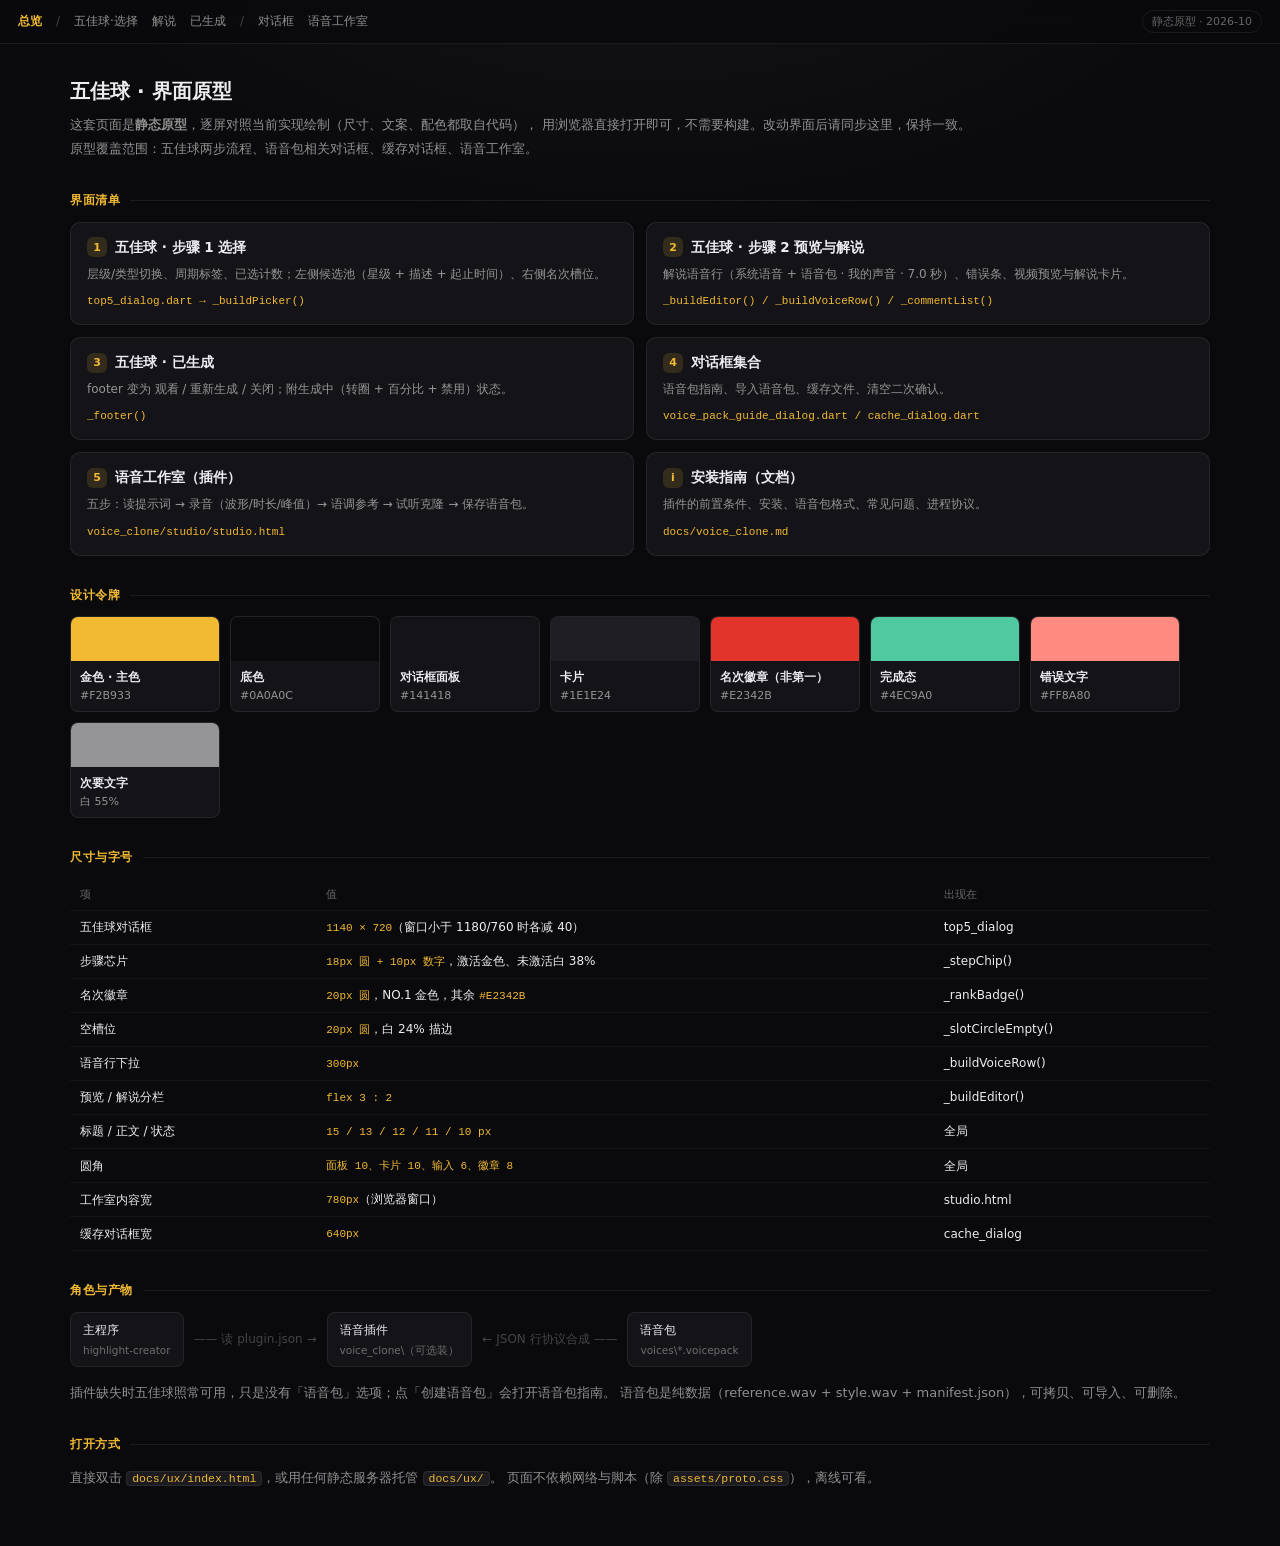
==== docs/ux/index.html @ 1343e0a5 "feat: native speech synthesis and store update check, plus test runner" ====
<!DOCTYPE html>
<html lang="zh-CN">
<head>
<meta charset="utf-8">
<title>五佳球 · 界面原型</title>
<link rel="stylesheet" href="assets/proto.css">
<style>
  .wrap { max-width: 1140px; margin: 0 auto; }
  h1.page { font-size: 20px; font-weight: 600; margin: 0 0 6px; }
  .lede { color: var(--muted); font-size: 13px; line-height: 1.85; margin: 0 0 26px; }
  .lede code, .sw code {
    background: var(--panel-2); border: 1px solid var(--line);
    border-radius: 4px; padding: 0 5px; font-size: 11.5px; color: var(--gold);
  }
  h2.sec {
    font-size: 12px; font-weight: 600; color: var(--gold); letter-spacing: .6px;
    margin: 30px 0 12px; display: flex; align-items: center; gap: 10px;
  }
  h2.sec::after { content: ""; flex: 1; height: 1px; background: var(--line); }

  .cards { display: grid; grid-template-columns: repeat(2, 1fr); gap: 12px; }
  .cardlink {
    display: block; text-decoration: none; color: inherit;
    background: var(--panel); border: 1px solid var(--line);
    border-radius: var(--radius); padding: 14px 16px;
    transition: .15s;
  }
  .cardlink:hover { border-color: rgba(242, 185, 51, .45); transform: translateY(-1px); }
  .cardlink .name { font-size: 13.5px; font-weight: 600; display: flex; align-items: center; gap: 8px; }
  .cardlink .name .n {
    width: 20px; height: 20px; border-radius: 6px; flex: none;
    background: rgba(242, 185, 51, .14); color: var(--gold);
    display: grid; place-items: center; font-size: 11px;
  }
  .cardlink .what { font-size: 12px; color: var(--muted); line-height: 1.7; margin-top: 6px; }
  .cardlink .src { font-size: 11px; color: var(--faint); margin-top: 8px; }
  .cardlink .src code { color: var(--gold); background: none; border: 0; padding: 0; }

  .sw { display: flex; flex-wrap: wrap; gap: 10px; }
  .swatch {
    width: 150px; border: 1px solid var(--line); border-radius: 8px;
    overflow: hidden; background: var(--panel);
  }
  .swatch .chipc { height: 44px; }
  .swatch .meta { padding: 7px 9px; font-size: 11px; color: var(--muted); line-height: 1.6; }
  .swatch .meta b { display: block; color: var(--text); font-size: 11.5px; }

  table.grid { width: 100%; border-collapse: collapse; font-size: 12px; }
  table.grid th, table.grid td {
    text-align: left; padding: 7px 10px; border-bottom: 1px solid var(--line-soft);
  }
  table.grid th { color: var(--faint); font-weight: 500; font-size: 11px; }
  table.grid td code { color: var(--gold); font-size: 11px; }

  .flow {
    display: flex; align-items: center; gap: 10px; flex-wrap: wrap;
    font-size: 12px; color: var(--muted);
  }
  .flow .box {
    background: var(--panel); border: 1px solid var(--line);
    border-radius: 8px; padding: 8px 12px; color: var(--text); font-size: 12px;
  }
  .flow .box small { display: block; color: var(--faint); font-size: 10.5px; margin-top: 2px; }
  .flow .arrow { color: var(--dim); }
</style>
</head>
<body>

<nav class="pagenav">
  <a href="index.html" class="on">总览</a><span class="sep">/</span>
  <a href="top5-picker.html">五佳球·选择</a>
  <a href="top5-editor.html">解说</a>
  <a href="top5-generated.html">已生成</a>
  <span class="sep">/</span>
  <a href="dialogs.html">对话框</a>
  <a href="studio.html">语音工作室</a>
  <span class="spacer"></span>
  <span class="tag">静态原型 · 2026-10</span>
</nav>

<div class="stage stage--top">
  <div class="wrap">
    <h1 class="page">五佳球 · 界面原型</h1>
    <p class="lede">
      这套页面是<b>静态原型</b>，逐屏对照当前实现绘制（尺寸、文案、配色都取自代码），
      用浏览器直接打开即可，不需要构建。改动界面后请同步这里，保持一致。
      <br>原型覆盖范围：五佳球两步流程、语音包相关对话框、缓存对话框、语音工作室。
    </p>

    <h2 class="sec">界面清单</h2>
    <div class="cards">
      <a class="cardlink" href="top5-picker.html">
        <div class="name"><span class="n">1</span>五佳球 · 步骤 1 选择</div>
        <div class="what">层级/类型切换、周期标签、已选计数；左侧候选池（星级 + 描述 + 起止时间）、右侧名次槽位。</div>
        <div class="src"><code>top5_dialog.dart → _buildPicker()</code></div>
      </a>
      <a class="cardlink" href="top5-editor.html">
        <div class="name"><span class="n">2</span>五佳球 · 步骤 2 预览与解说</div>
        <div class="what">解说语音行（系统语音 + 语音包 · 我的声音 · 7.0 秒）、错误条、视频预览与解说卡片。</div>
        <div class="src"><code>_buildEditor() / _buildVoiceRow() / _commentList()</code></div>
      </a>
      <a class="cardlink" href="top5-generated.html">
        <div class="name"><span class="n">3</span>五佳球 · 已生成</div>
        <div class="what">footer 变为 观看 / 重新生成 / 关闭；附生成中（转圈 + 百分比 + 禁用）状态。</div>
        <div class="src"><code>_footer()</code></div>
      </a>
      <a class="cardlink" href="dialogs.html">
        <div class="name"><span class="n">4</span>对话框集合</div>
        <div class="what">语音包指南、导入语音包、缓存文件、清空二次确认。</div>
        <div class="src"><code>voice_pack_guide_dialog.dart / cache_dialog.dart</code></div>
      </a>
      <a class="cardlink" href="studio.html">
        <div class="name"><span class="n">5</span>语音工作室（插件）</div>
        <div class="what">五步：读提示词 → 录音（波形/时长/峰值）→ 语调参考 → 试听克隆 → 保存语音包。</div>
        <div class="src"><code>voice_clone/studio/studio.html</code></div>
      </a>
      <a class="cardlink" href="../../docs/voice_clone.md">
        <div class="name"><span class="n">i</span>安装指南（文档）</div>
        <div class="what">插件的前置条件、安装、语音包格式、常见问题、进程协议。</div>
        <div class="src"><code>docs/voice_clone.md</code></div>
      </a>
    </div>

    <h2 class="sec">设计令牌</h2>
    <div class="sw">
      <div class="swatch"><div class="chipc" style="background:#f2b933"></div>
        <div class="meta"><b>金色 · 主色</b>#F2B933</div></div>
      <div class="swatch"><div class="chipc" style="background:#0a0a0c"></div>
        <div class="meta"><b>底色</b>#0A0A0C</div></div>
      <div class="swatch"><div class="chipc" style="background:#141418"></div>
        <div class="meta"><b>对话框面板</b>#141418</div></div>
      <div class="swatch"><div class="chipc" style="background:#1e1e24"></div>
        <div class="meta"><b>卡片</b>#1E1E24</div></div>
      <div class="swatch"><div class="chipc" style="background:#e2342b"></div>
        <div class="meta"><b>名次徽章（非第一）</b>#E2342B</div></div>
      <div class="swatch"><div class="chipc" style="background:#4ec9a0"></div>
        <div class="meta"><b>完成态</b>#4EC9A0</div></div>
      <div class="swatch"><div class="chipc" style="background:#ff8a80"></div>
        <div class="meta"><b>错误文字</b>#FF8A80</div></div>
      <div class="swatch"><div class="chipc" style="background:rgba(255,255,255,.55)"></div>
        <div class="meta"><b>次要文字</b>白 55%</div></div>
    </div>

    <h2 class="sec">尺寸与字号</h2>
    <table class="grid">
      <tr><th>项</th><th>值</th><th>出现在</th></tr>
      <tr><td>五佳球对话框</td><td><code>1140 × 720</code>（窗口小于 1180/760 时各减 40）</td><td>top5_dialog</td></tr>
      <tr><td>步骤芯片</td><td><code>18px 圆 + 10px 数字</code>，激活金色、未激活白 38%</td><td>_stepChip()</td></tr>
      <tr><td>名次徽章</td><td><code>20px 圆</code>，NO.1 金色，其余 <code>#E2342B</code></td><td>_rankBadge()</td></tr>
      <tr><td>空槽位</td><td><code>20px 圆</code>，白 24% 描边</td><td>_slotCircleEmpty()</td></tr>
      <tr><td>语音行下拉</td><td><code>300px</code></td><td>_buildVoiceRow()</td></tr>
      <tr><td>预览 / 解说分栏</td><td><code>flex 3 : 2</code></td><td>_buildEditor()</td></tr>
      <tr><td>标题 / 正文 / 状态</td><td><code>15 / 13 / 12 / 11 / 10 px</code></td><td>全局</td></tr>
      <tr><td>圆角</td><td><code>面板 10、卡片 10、输入 6、徽章 8</code></td><td>全局</td></tr>
      <tr><td>工作室内容宽</td><td><code>780px</code>（浏览器窗口）</td><td>studio.html</td></tr>
      <tr><td>缓存对话框宽</td><td><code>640px</code></td><td>cache_dialog</td></tr>
    </table>

    <h2 class="sec">角色与产物</h2>
    <div class="flow">
      <div class="box">主程序<small>highlight-creator</small></div>
      <span class="arrow">—— 读 plugin.json →</span>
      <div class="box">语音插件<small>voice_clone\（可选装）</small></div>
      <span class="arrow">← JSON 行协议合成 ——</span>
      <div class="box">语音包<small>voices\*.voicepack</small></div>
    </div>
    <p class="lede" style="margin-top:14px">
      插件缺失时五佳球照常可用，只是没有「语音包」选项；点「创建语音包」会打开语音包指南。
      语音包是纯数据（reference.wav + style.wav + manifest.json），可拷贝、可导入、可删除。
    </p>

    <h2 class="sec">打开方式</h2>
    <p class="lede" style="margin:0">
      直接双击 <code>docs/ux/index.html</code>，或用任何静态服务器托管 <code>docs/ux/</code>。
      页面不依赖网络与脚本（除 <code>assets/proto.css</code>），离线可看。
    </p>
  </div>
</div>

</body>
</html>
---- docs/ux/assets/proto.css ----
/* Shared look for the UX prototypes.
   Tokens are copied from app/lib/presentation/shell/top5_dialog.dart:
   _gold = #F2B933, _ink = #0A0A0C, dialog 1140x720, 10/12px body text. */

:root {
  --ink: #0a0a0c;
  --gold: #f2b933;
  --panel: #141418;
  --panel-2: #1b1b20;
  --card: #1e1e24;
  --line: rgba(255, 255, 255, .07);
  --line-soft: rgba(255, 255, 255, .04);
  --text: #ececf1;
  --muted: rgba(255, 255, 255, .55);
  --faint: rgba(255, 255, 255, .38);
  --dim: rgba(255, 255, 255, .24);
  --red: #f04a4a;
  --red-soft: #ff8a80;
  --red-badge: #e2342b;
  --green: #4ec9a0;
  --radius: 10px;
}

* { box-sizing: border-box; }

body {
  margin: 0;
  background:
    radial-gradient(1200px 700px at 50% -10%, #17171c 0%, #0a0a0c 55%),
    #0a0a0c;
  color: var(--text);
  font: 13px/1.55 "Segoe UI", "Microsoft YaHei", system-ui, sans-serif;
  -webkit-font-smoothing: antialiased;
  min-height: 100vh;
}

/* ---------------------------------------------------------------- page chrome */
.pagenav {
  position: fixed; top: 0; left: 0; right: 0; height: 44px;
  display: flex; align-items: center; gap: 14px; padding: 0 18px;
  background: rgba(10, 10, 12, .92);
  border-bottom: 1px solid var(--line);
  backdrop-filter: blur(8px);
  z-index: 20; font-size: 12px;
}
.pagenav a { color: var(--muted); text-decoration: none; }
.pagenav a:hover { color: var(--gold); }
.pagenav a.on { color: var(--gold); font-weight: 600; }
.pagenav .sep { color: var(--dim); }
.pagenav .spacer { flex: 1; }
.pagenav .tag {
  color: var(--faint); border: 1px solid var(--line);
  border-radius: 999px; padding: 2px 9px; font-size: 11px;
}

.stage { padding: 76px 24px 64px; display: flex; justify-content: center; }
.stage--top { align-items: flex-start; }

/* ---------------------------------------------------------------- dialog frame */
.dlg {
  width: 1140px; height: 720px; flex: none;
  background: var(--panel);
  border: 1px solid var(--line);
  border-radius: 14px;
  box-shadow: 0 28px 80px rgba(0, 0, 0, .65);
  display: flex; flex-direction: column; overflow: hidden;
}
.dlg--auto { height: auto; }

.dlg__head {
  display: flex; align-items: center; gap: 10px;
  padding: 14px 20px 12px; flex: none;
}
.dlg__head .gap-lg { width: 18px; }
.dlg__head .gap-sm { width: 6px; }
.dlg__head .grow { flex: 1; }

.badge {
  width: 30px; height: 30px; border-radius: 8px; flex: none;
  display: grid; place-items: center;
  background: rgba(242, 185, 51, .12); color: var(--gold); font-size: 15px;
}
.title { font-size: 15px; font-weight: 600; letter-spacing: .2px; }

.steps { display: flex; align-items: center; gap: 0; }
.step { display: flex; align-items: center; gap: 5px; color: var(--faint); font-size: 12px; }
.step.on { color: var(--gold); }
.step__num {
  width: 18px; height: 18px; border-radius: 50%;
  border: 1.2px solid currentColor; display: grid; place-items: center;
  font-size: 10px; line-height: 1;
}
.chev { color: var(--dim); font-size: 11px; margin: 0 6px; }

.iconbtn {
  width: 30px; height: 30px; border-radius: 8px; border: 0; flex: none;
  background: transparent; color: var(--muted); cursor: pointer;
  display: grid; place-items: center; font-size: 15px;
}
.iconbtn:hover { background: rgba(255, 255, 255, .06); color: var(--text); }

.divider { height: 1px; background: var(--line); flex: none; }

.dlg__body {
  flex: 1; min-height: 0; padding: 12px 20px;
  display: flex; flex-direction: column;
}
.dlg__foot {
  flex: none; display: flex; align-items: center; gap: 8px;
  padding: 10px 20px 12px; font-size: 12px;
}
.dlg__foot .grow { flex: 1; }

/* ---------------------------------------------------------------- controls */
.seg {
  display: inline-flex; border: 1px solid var(--line); border-radius: 8px;
  overflow: hidden; background: var(--panel-2);
}
.seg span {
  padding: 5px 14px; font-size: 12px; color: var(--muted);
  border-right: 1px solid var(--line);
}
.seg span:last-child { border-right: 0; }
.seg span.on { background: rgba(242, 185, 51, .16); color: var(--gold); font-weight: 600; }

.btn {
  font: inherit; font-size: 12px; padding: 6px 14px; border-radius: 7px;
  border: 1px solid var(--line); background: transparent; color: var(--text);
  display: inline-flex; align-items: center; gap: 6px; cursor: pointer;
}
.btn:hover { border-color: rgba(242, 185, 51, .45); }
.btn--primary {
  background: var(--gold); border-color: var(--gold); color: #1a1400;
  font-weight: 600;
}
.btn--ghost { border-color: transparent; color: var(--muted); }
.btn--sm { padding: 4px 10px; font-size: 11px; }
.btn[disabled] { opacity: .45; }

.select {
  display: inline-flex; align-items: center; justify-content: space-between;
  gap: 10px; min-width: 300px; padding: 6px 10px;
  background: var(--panel-2); border: 1px solid var(--line);
  border-radius: 7px; font-size: 12px;
}
.select .caret { color: var(--dim); font-size: 10px; }

.input {
  width: 100%; background: var(--ink); border: 0; border-radius: 6px;
  color: var(--text); font: inherit; font-size: 12px; padding: 7px 9px;
  resize: none;
}
.input::placeholder { color: var(--faint); }

.chip {
  font-size: 10px; color: var(--faint); border: 1px solid var(--line);
  border-radius: 999px; padding: 1px 7px;
}

/* ---------------------------------------------------------------- panels */
.cols { flex: 1; min-height: 0; display: flex; gap: 12px; }
.panel {
  display: flex; flex-direction: column; min-height: 0;
  background: var(--panel-2); border: 1px solid var(--line-soft);
  border-radius: var(--radius);
}
.panel--3 { flex: 3; }
.panel--2 { flex: 2; }
.panel--1 { flex: 1; }
.panel--wide { flex: 1.35; }
.panel__head {
  display: flex; align-items: center; gap: 8px; flex: none;
  padding: 10px 14px 8px; font-size: 12px; font-weight: 600;
}
.panel__head .trail { margin-left: auto; color: var(--faint); font-weight: 400; font-size: 11px; }
.panel__rows { flex: 1; min-height: 0; overflow: hidden; padding-bottom: 4px; }

.row {
  display: flex; align-items: center; gap: 8px;
  padding: 8px 12px; border-bottom: 1px solid var(--line-soft);
}
.row:last-child { border-bottom: 0; }
.row__stars { width: 52px; flex: none; color: var(--gold); font-size: 11px; letter-spacing: -1px; }
.row__main { flex: 1; min-width: 0; }
.row__title { font-size: 13px; white-space: nowrap; overflow: hidden; text-overflow: ellipsis; }
.row__sub { font-size: 11px; color: var(--muted); white-space: nowrap; overflow: hidden; text-overflow: ellipsis; }
.row__name { font-size: 12px; white-space: nowrap; overflow: hidden; text-overflow: ellipsis; }

.rank {
  width: 20px; height: 20px; border-radius: 50%; flex: none;
  display: grid; place-items: center; font-size: 11px; line-height: 1;
  border: 1px solid var(--red-badge); color: var(--red-badge);
}
.rank--1 { border-color: var(--gold); color: var(--gold); }
.slot {
  width: 20px; height: 20px; border-radius: 50%; flex: none;
  display: grid; place-items: center; font-size: 10px; line-height: 1;
  border: 1px solid var(--dim); color: var(--dim);
}
.add { color: #7aa2ff; font-size: 15px; }
.blocked { color: var(--dim); font-size: 14px; }

.empty {
  flex: 1; display: flex; flex-direction: column; align-items: center;
  justify-content: center; gap: 10px; color: var(--faint); font-size: 12px;
  text-align: center; padding: 20px;
}
.empty .ico { font-size: 26px; opacity: .5; }

/* ---------------------------------------------------------------- voice row */
.voice-row { display: flex; align-items: center; gap: 8px; flex: none; }
.voice-row .label { font-size: 12px; }

/* ---------------------------------------------------------------- error strip */
.error-strip {
  display: flex; align-items: flex-start; gap: 6px;
  margin-top: 8px; padding: 4px 10px 4px 10px;
  background: rgba(240, 74, 74, .11);
  border: 1px solid rgba(240, 74, 74, .28);
  border-radius: 6px; font-size: 11px; color: var(--red-soft);
}
.error-strip .ico { font-size: 12px; line-height: 1.5; }
.error-strip .grow { flex: 1; }
.error-strip .x { color: var(--red-soft); opacity: .8; }

/* ---------------------------------------------------------------- editor */
.preview {
  flex: 3; min-height: 0; background: #000; border-radius: var(--radius);
  display: grid; place-items: center; text-align: center;
  color: var(--faint); font-size: 12px; position: relative; overflow: hidden;
}
.preview .ico { font-size: 30px; opacity: .55; display: block; margin-bottom: 8px; }
.preview .cap { position: absolute; left: 12px; top: 10px; font-size: 10px; color: var(--dim); }

.comments { flex: 2; min-height: 0; display: flex; flex-direction: column; gap: 8px; overflow: hidden; }
.card {
  background: var(--card); border: 1px solid var(--line-soft);
  border-radius: var(--radius); padding: 8px 10px 10px; flex: none;
}
.card__head { display: flex; align-items: center; gap: 8px; }
.card__head .play { margin-left: auto; color: var(--muted); font-size: 13px; }
.card .input { margin: 6px 0; }
.card__foot { display: flex; align-items: center; gap: 8px; }
.card__foot .state { font-size: 10px; color: var(--faint); }

/* ---------------------------------------------------------------- misc */
.note {
  max-width: 1140px; margin: 0 auto 18px; color: var(--muted); font-size: 12px;
  line-height: 1.8;
}
.note b { color: var(--text); }
.note code {
  background: var(--panel-2); border: 1px solid var(--line);
  border-radius: 4px; padding: 0 5px; font-size: 11px; color: var(--gold);
}

.progress { display: flex; align-items: center; gap: 8px; color: var(--muted); font-size: 12px; }
.spinner {
  width: 14px; height: 14px; border-radius: 50%; flex: none;
  border: 2px solid rgba(255, 255, 255, .18); border-top-color: var(--gold);
  animation: spin 1s linear infinite;
}
@keyframes spin { to { transform: rotate(360deg); } }
.bar { height: 3px; background: rgba(255, 255, 255, .1); border-radius: 2px; overflow: hidden; }
.bar span { display: block; height: 100%; background: var(--gold); border-radius: 2px; }

.ok { color: var(--green); }
.muted { color: var(--muted); }
.faint { color: var(--faint); }
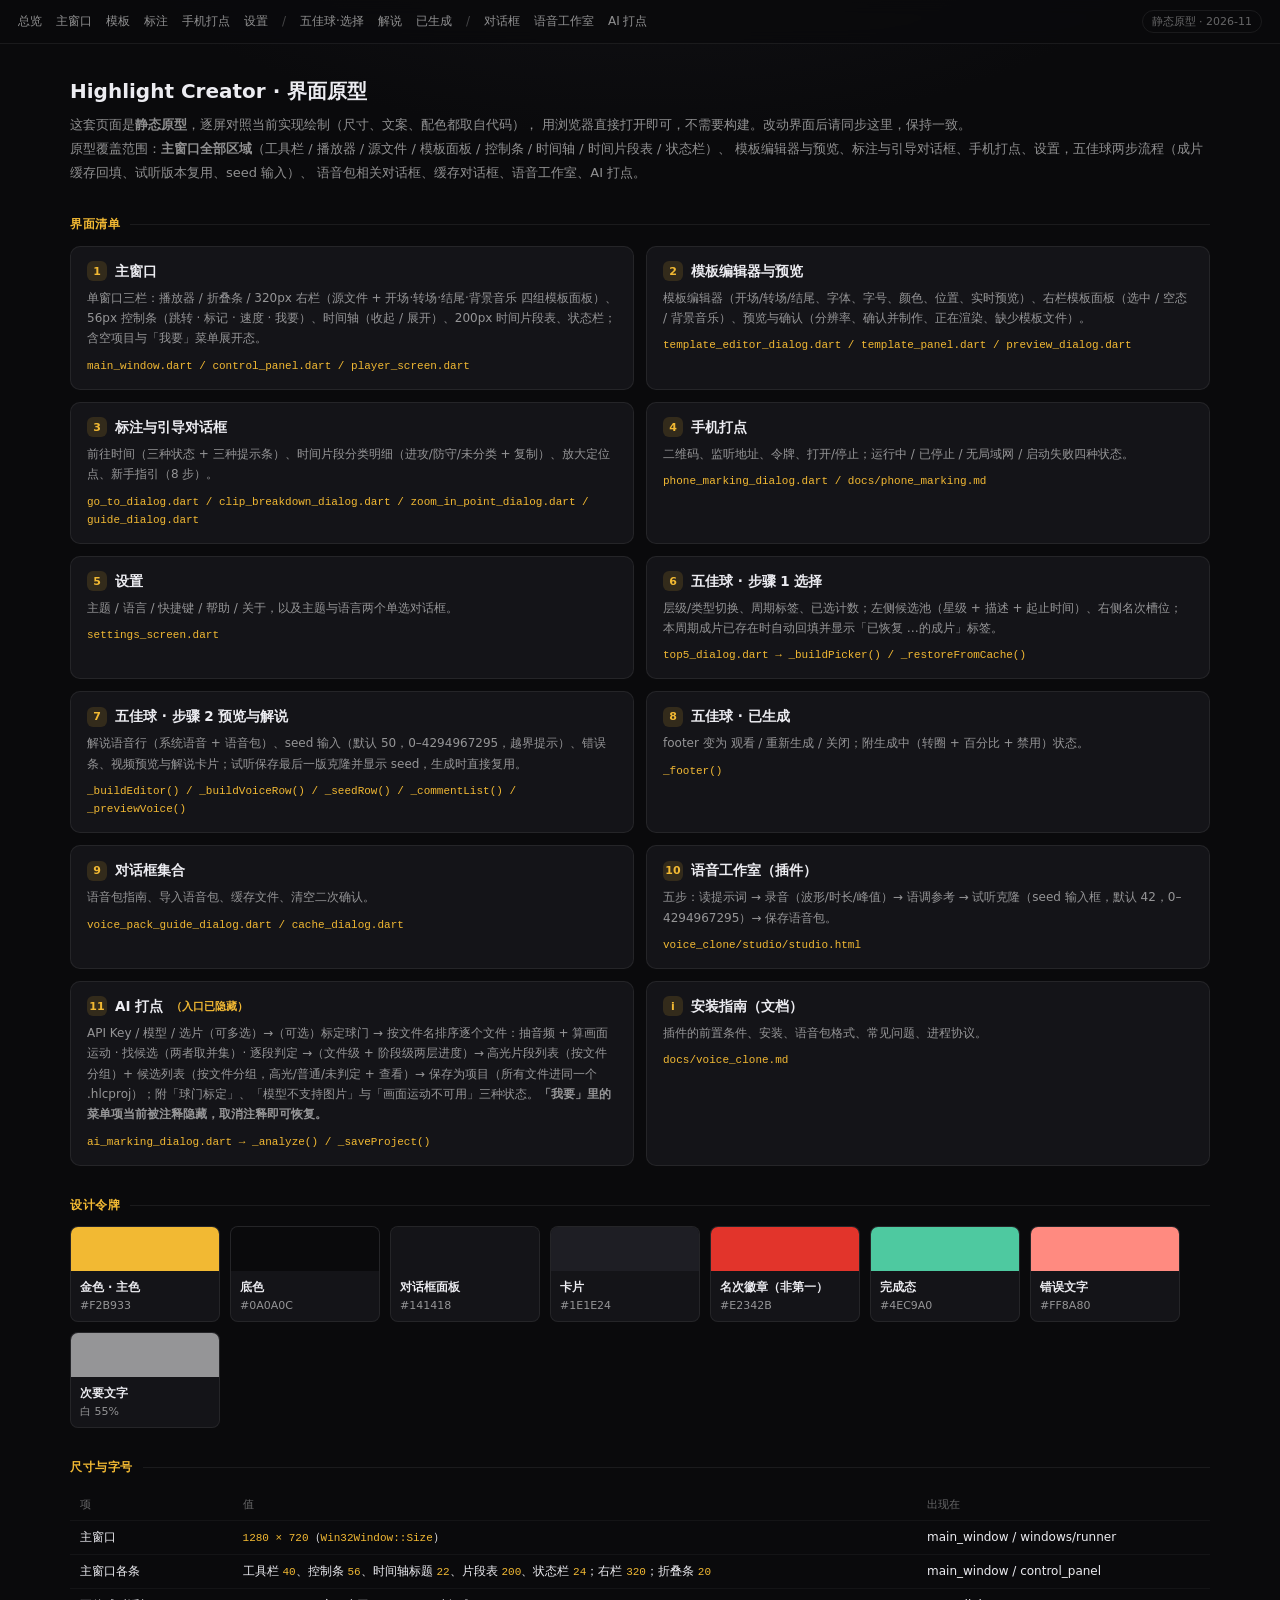
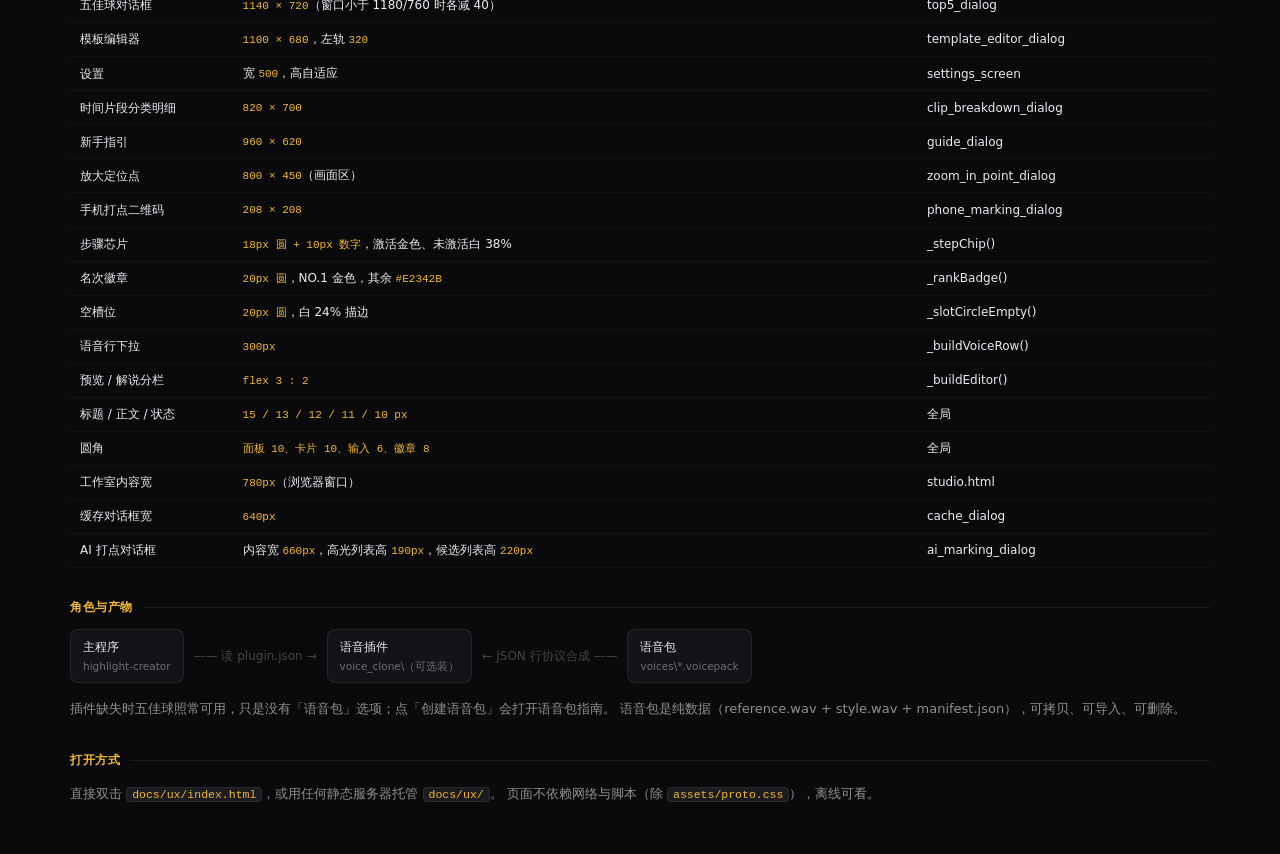
==== commit 629d7970: "feat(top5): restore last reel and keep auditioned voice takes, user seed input with range check feat" ====
--- a/docs/ux/index.html
+++ b/docs/ux/index.html
@@ -2,7 +2,7 @@
 <html lang="zh-CN">
 <head>
 <meta charset="utf-8">
-<title>五佳球 · 界面原型</title>
+<title>Highlight Creator · 界面原型</title>
 <link rel="stylesheet" href="assets/proto.css">
 <style>
   .wrap { max-width: 1140px; margin: 0 auto; }
@@ -67,52 +67,91 @@
 <body>
 
 <nav class="pagenav">
-  <a href="index.html" class="on">总览</a><span class="sep">/</span>
+  <a href="index.html">总览</a>
+  <a href="main-window.html">主窗口</a>
+  <a href="template-editor.html">模板</a>
+  <a href="marking-dialogs.html">标注</a>
+  <a href="phone-marking.html">手机打点</a>
+  <a href="settings.html">设置</a>
+  <span class="sep">/</span>
   <a href="top5-picker.html">五佳球·选择</a>
   <a href="top5-editor.html">解说</a>
   <a href="top5-generated.html">已生成</a>
   <span class="sep">/</span>
   <a href="dialogs.html">对话框</a>
   <a href="studio.html">语音工作室</a>
+  <a href="ai-marking.html">AI 打点</a>
   <span class="spacer"></span>
-  <span class="tag">静态原型 · 2026-10</span>
+  <span class="tag">静态原型 · 2026-11</span>
 </nav>
 
 <div class="stage stage--top">
   <div class="wrap">
-    <h1 class="page">五佳球 · 界面原型</h1>
+    <h1 class="page">Highlight Creator · 界面原型</h1>
     <p class="lede">
       这套页面是<b>静态原型</b>，逐屏对照当前实现绘制（尺寸、文案、配色都取自代码），
       用浏览器直接打开即可，不需要构建。改动界面后请同步这里，保持一致。
-      <br>原型覆盖范围：五佳球两步流程、语音包相关对话框、缓存对话框、语音工作室。
+      <br>原型覆盖范围：<b>主窗口全部区域</b>（工具栏 / 播放器 / 源文件 / 模板面板 / 控制条 / 时间轴 / 时间片段表 / 状态栏）、
+      模板编辑器与预览、标注与引导对话框、手机打点、设置，五佳球两步流程（成片缓存回填、试听版本复用、seed 输入）、
+      语音包相关对话框、缓存对话框、语音工作室、AI 打点。
     </p>
 
     <h2 class="sec">界面清单</h2>
     <div class="cards">
+      <a class="cardlink" href="main-window.html">
+        <div class="name"><span class="n">1</span>主窗口</div>
+        <div class="what">单窗口三栏：播放器 / 折叠条 / 320px 右栏（源文件 + 开场·转场·结尾·背景音乐 四组模板面板）、56px 控制条（跳转 · 标记 · 速度 · 我要）、时间轴（收起 / 展开）、200px 时间片段表、状态栏；含空项目与「我要」菜单展开态。</div>
+        <div class="src"><code>main_window.dart / control_panel.dart / player_screen.dart</code></div>
+      </a>
+      <a class="cardlink" href="template-editor.html">
+        <div class="name"><span class="n">2</span>模板编辑器与预览</div>
+        <div class="what">模板编辑器（开场/转场/结尾、字体、字号、颜色、位置、实时预览）、右栏模板面板（选中 / 空态 / 背景音乐）、预览与确认（分辨率、确认并制作、正在渲染、缺少模板文件）。</div>
+        <div class="src"><code>template_editor_dialog.dart / template_panel.dart / preview_dialog.dart</code></div>
+      </a>
+      <a class="cardlink" href="marking-dialogs.html">
+        <div class="name"><span class="n">3</span>标注与引导对话框</div>
+        <div class="what">前往时间（三种状态 + 三种提示条）、时间片段分类明细（进攻/防守/未分类 + 复制）、放大定位点、新手指引（8 步）。</div>
+        <div class="src"><code>go_to_dialog.dart / clip_breakdown_dialog.dart / zoom_in_point_dialog.dart / guide_dialog.dart</code></div>
+      </a>
+      <a class="cardlink" href="phone-marking.html">
+        <div class="name"><span class="n">4</span>手机打点</div>
+        <div class="what">二维码、监听地址、令牌、打开/停止；运行中 / 已停止 / 无局域网 / 启动失败四种状态。</div>
+        <div class="src"><code>phone_marking_dialog.dart / docs/phone_marking.md</code></div>
+      </a>
+      <a class="cardlink" href="settings.html">
+        <div class="name"><span class="n">5</span>设置</div>
+        <div class="what">主题 / 语言 / 快捷键 / 帮助 / 关于，以及主题与语言两个单选对话框。</div>
+        <div class="src"><code>settings_screen.dart</code></div>
+      </a>
       <a class="cardlink" href="top5-picker.html">
-        <div class="name"><span class="n">1</span>五佳球 · 步骤 1 选择</div>
-        <div class="what">层级/类型切换、周期标签、已选计数；左侧候选池（星级 + 描述 + 起止时间）、右侧名次槽位。</div>
-        <div class="src"><code>top5_dialog.dart → _buildPicker()</code></div>
+        <div class="name"><span class="n">6</span>五佳球 · 步骤 1 选择</div>
+        <div class="what">层级/类型切换、周期标签、已选计数；左侧候选池（星级 + 描述 + 起止时间）、右侧名次槽位；本周期成片已存在时自动回填并显示「已恢复 …的成片」标签。</div>
+        <div class="src"><code>top5_dialog.dart → _buildPicker() / _restoreFromCache()</code></div>
       </a>
       <a class="cardlink" href="top5-editor.html">
-        <div class="name"><span class="n">2</span>五佳球 · 步骤 2 预览与解说</div>
-        <div class="what">解说语音行（系统语音 + 语音包 · 我的声音 · 7.0 秒）、错误条、视频预览与解说卡片。</div>
-        <div class="src"><code>_buildEditor() / _buildVoiceRow() / _commentList()</code></div>
+        <div class="name"><span class="n">7</span>五佳球 · 步骤 2 预览与解说</div>
+        <div class="what">解说语音行（系统语音 + 语音包）、seed 输入（默认 50，0–4294967295，越界提示）、错误条、视频预览与解说卡片；试听保存最后一版克隆并显示 seed，生成时直接复用。</div>
+        <div class="src"><code>_buildEditor() / _buildVoiceRow() / _seedRow() / _commentList() / _previewVoice()</code></div>
       </a>
       <a class="cardlink" href="top5-generated.html">
-        <div class="name"><span class="n">3</span>五佳球 · 已生成</div>
+        <div class="name"><span class="n">8</span>五佳球 · 已生成</div>
         <div class="what">footer 变为 观看 / 重新生成 / 关闭；附生成中（转圈 + 百分比 + 禁用）状态。</div>
         <div class="src"><code>_footer()</code></div>
       </a>
       <a class="cardlink" href="dialogs.html">
-        <div class="name"><span class="n">4</span>对话框集合</div>
+        <div class="name"><span class="n">9</span>对话框集合</div>
         <div class="what">语音包指南、导入语音包、缓存文件、清空二次确认。</div>
         <div class="src"><code>voice_pack_guide_dialog.dart / cache_dialog.dart</code></div>
       </a>
       <a class="cardlink" href="studio.html">
-        <div class="name"><span class="n">5</span>语音工作室（插件）</div>
-        <div class="what">五步：读提示词 → 录音（波形/时长/峰值）→ 语调参考 → 试听克隆 → 保存语音包。</div>
+        <div class="name"><span class="n">10</span>语音工作室（插件）</div>
+        <div class="what">五步：读提示词 → 录音（波形/时长/峰值）→ 语调参考 → 试听克隆（seed 输入框，默认 42，0–4294967295）→ 保存语音包。</div>
         <div class="src"><code>voice_clone/studio/studio.html</code></div>
+      </a>
+      <a class="cardlink" href="ai-marking.html">
+        <div class="name"><span class="n">11</span>AI 打点 <span style="font-size:11px;color:#f2b933">（入口已隐藏）</span></div>
+        <div class="what">API Key / 模型 / 选片（可多选）→（可选）标定球门 → 按文件名排序逐个文件：抽音频 + 算画面运动 · 找候选（两者取并集）· 逐段判定 →（文件级 + 阶段级两层进度）→ 高光片段列表（按文件分组）+ 候选列表（按文件分组，高光/普通/未判定 + 查看）→ 保存为项目（所有文件进同一个 .hlcproj）；附「球门标定」、「模型不支持图片」与「画面运动不可用」三种状态。<b>「我要」里的菜单项当前被注释隐藏，取消注释即可恢复。</b></div>
+        <div class="src"><code>ai_marking_dialog.dart → _analyze() / _saveProject()</code></div>
       </a>
       <a class="cardlink" href="../../docs/voice_clone.md">
         <div class="name"><span class="n">i</span>安装指南（文档）</div>
@@ -144,7 +183,15 @@
     <h2 class="sec">尺寸与字号</h2>
     <table class="grid">
       <tr><th>项</th><th>值</th><th>出现在</th></tr>
+      <tr><td>主窗口</td><td><code>1280 × 720</code>（<code>Win32Window::Size</code>）</td><td>main_window / windows/runner</td></tr>
+      <tr><td>主窗口各条</td><td>工具栏 <code>40</code>、控制条 <code>56</code>、时间轴标题 <code>22</code>、片段表 <code>200</code>、状态栏 <code>24</code>；右栏 <code>320</code>；折叠条 <code>20</code></td><td>main_window / control_panel</td></tr>
       <tr><td>五佳球对话框</td><td><code>1140 × 720</code>（窗口小于 1180/760 时各减 40）</td><td>top5_dialog</td></tr>
+      <tr><td>模板编辑器</td><td><code>1100 × 680</code>，左轨 <code>320</code></td><td>template_editor_dialog</td></tr>
+      <tr><td>设置</td><td>宽 <code>500</code>，高自适应</td><td>settings_screen</td></tr>
+      <tr><td>时间片段分类明细</td><td><code>820 × 700</code></td><td>clip_breakdown_dialog</td></tr>
+      <tr><td>新手指引</td><td><code>960 × 620</code></td><td>guide_dialog</td></tr>
+      <tr><td>放大定位点</td><td><code>800 × 450</code>（画面区）</td><td>zoom_in_point_dialog</td></tr>
+      <tr><td>手机打点二维码</td><td><code>208 × 208</code></td><td>phone_marking_dialog</td></tr>
       <tr><td>步骤芯片</td><td><code>18px 圆 + 10px 数字</code>，激活金色、未激活白 38%</td><td>_stepChip()</td></tr>
       <tr><td>名次徽章</td><td><code>20px 圆</code>，NO.1 金色，其余 <code>#E2342B</code></td><td>_rankBadge()</td></tr>
       <tr><td>空槽位</td><td><code>20px 圆</code>，白 24% 描边</td><td>_slotCircleEmpty()</td></tr>
@@ -154,6 +201,7 @@
       <tr><td>圆角</td><td><code>面板 10、卡片 10、输入 6、徽章 8</code></td><td>全局</td></tr>
       <tr><td>工作室内容宽</td><td><code>780px</code>（浏览器窗口）</td><td>studio.html</td></tr>
       <tr><td>缓存对话框宽</td><td><code>640px</code></td><td>cache_dialog</td></tr>
+      <tr><td>AI 打点对话框</td><td>内容宽 <code>660px</code>，高光列表高 <code>190px</code>，候选列表高 <code>220px</code></td><td>ai_marking_dialog</td></tr>
     </table>
 
     <h2 class="sec">角色与产物</h2>
